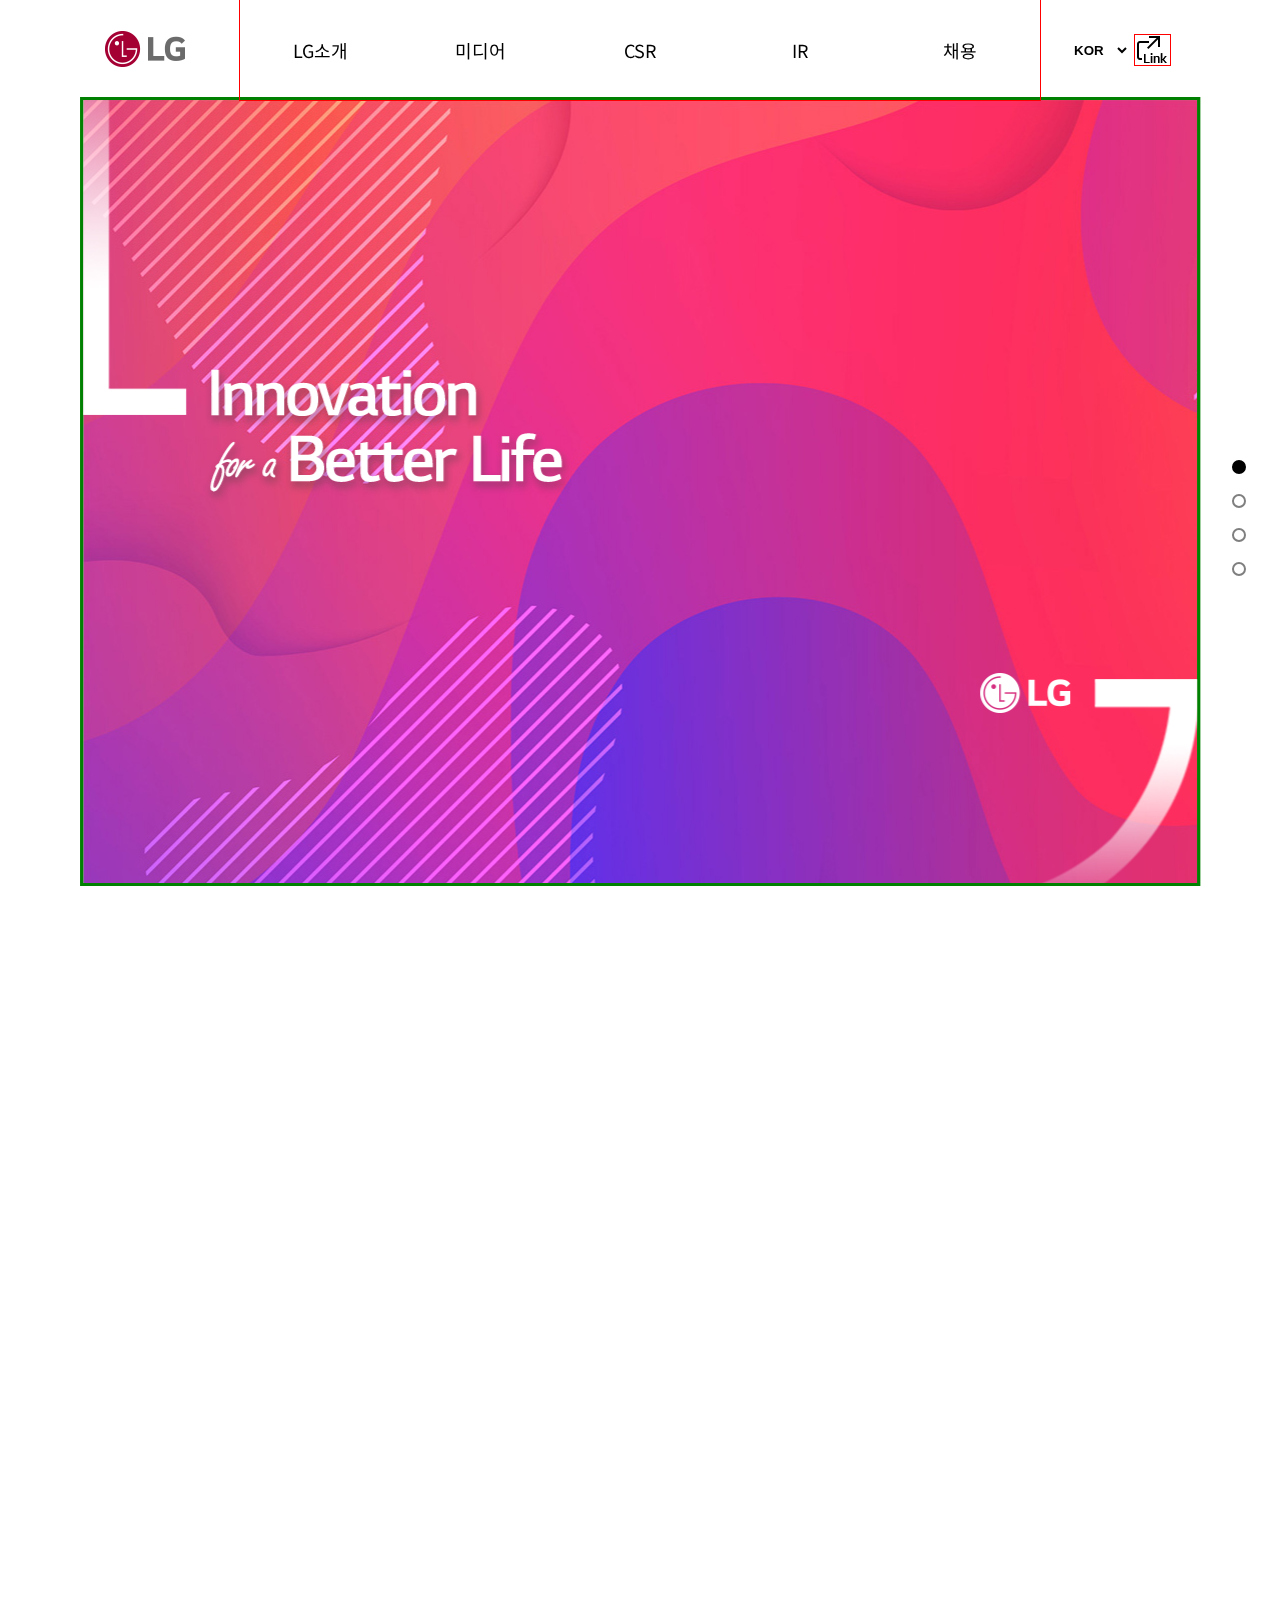
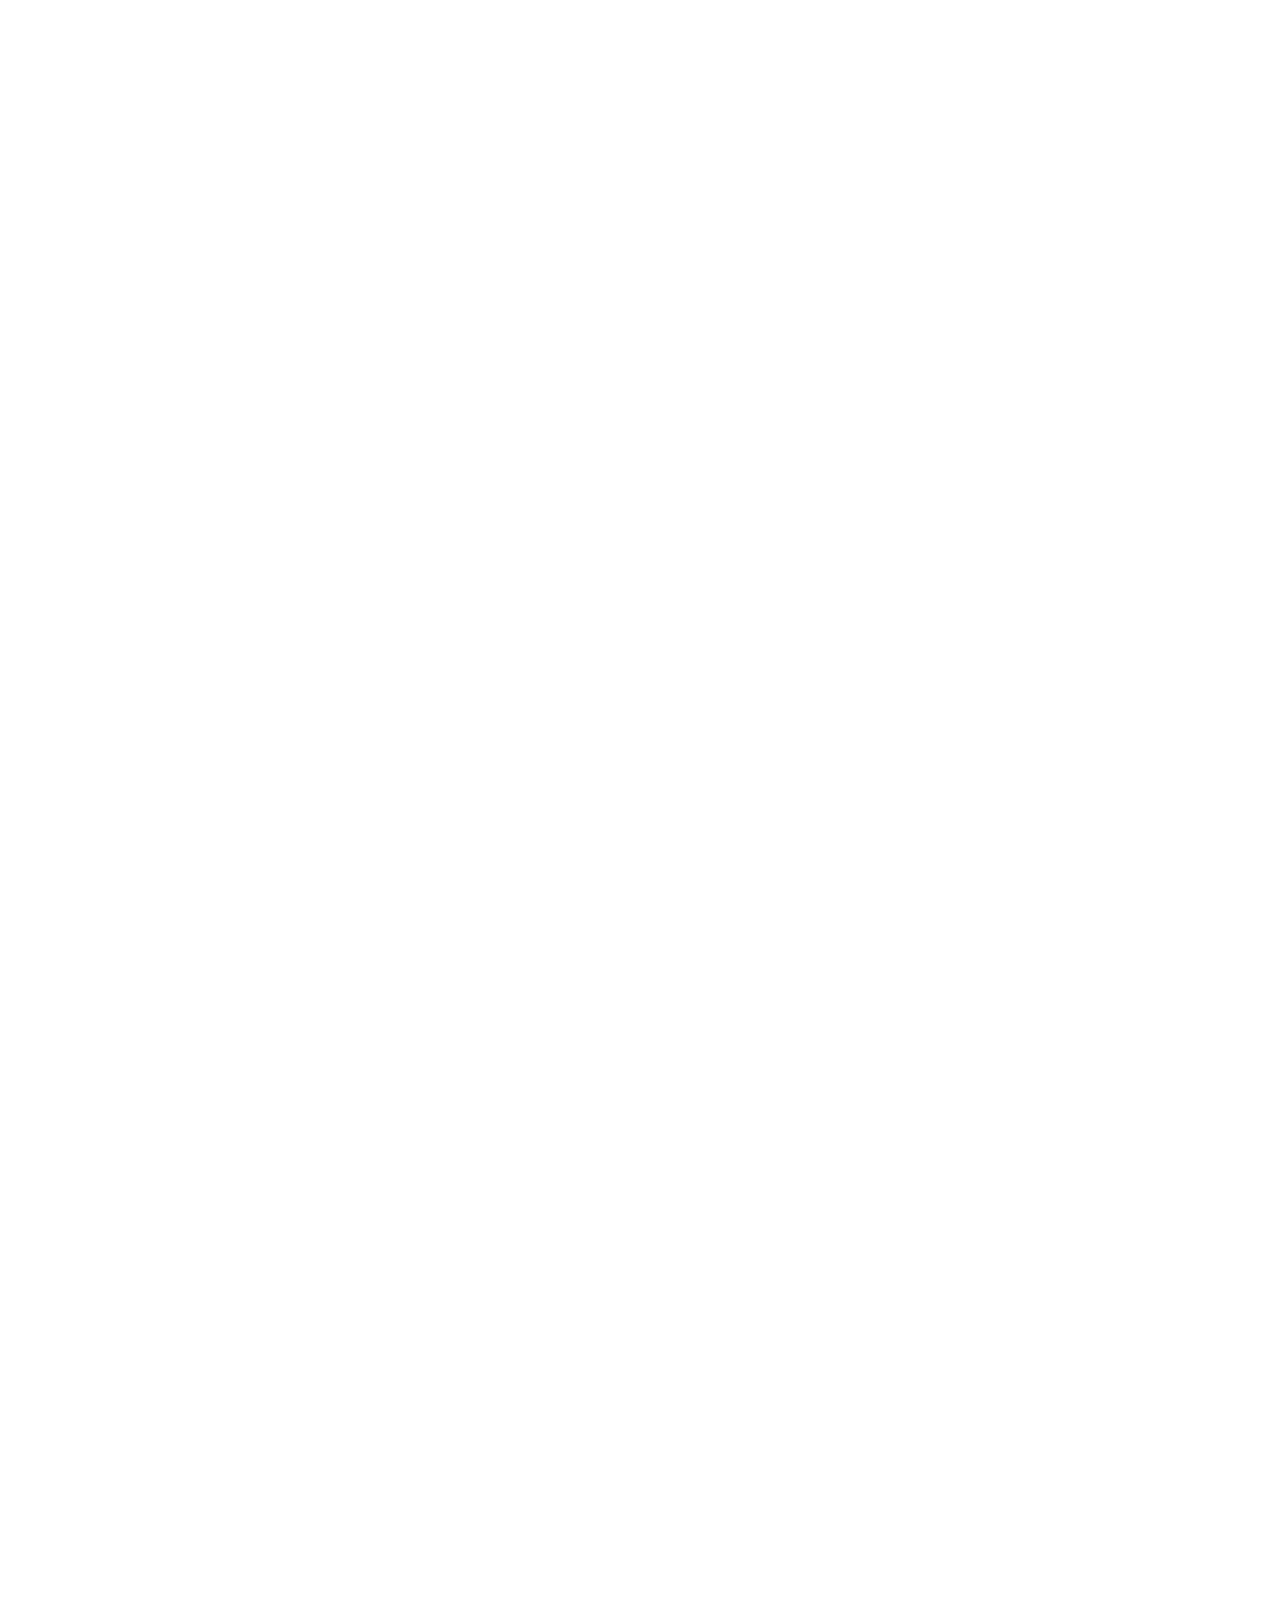
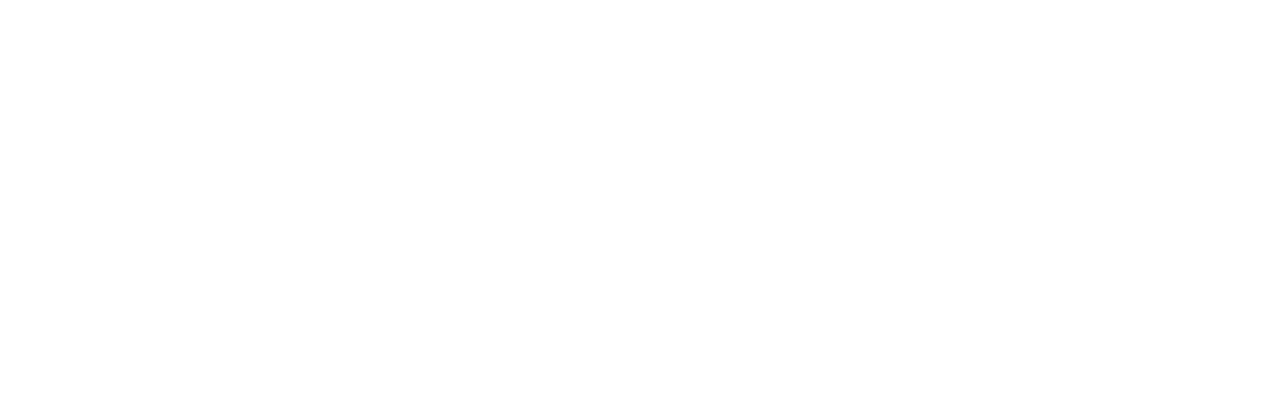
==== 005.LG/index.html @ b5920f29 "lg" ====
<!DOCTYPE html>
<html lang="ko">

<head>
    <meta charset="UTF-8">
    <meta name="viewport" content="width=device-width, initial-scale=1.0">
    <title>LG</title>
    <link rel="stylesheet" href="css/main.css">
    <link rel="stylesheet" href="css/media.css">
    <script src="js/jquery-3.4.1.min.js"></script>
    <script src="js/jquery-ui.min.js"></script>
    <script src="js/jquery-touch-punch.min.js"></script>
    <script src="js/autoScroll.js"></script>
    <script src="js/main.js"></script>
</head>
<!--터치펀치로 모바일 드래그 작동가능-->

<body>
    <!-- 1. 상단영역 -->
    <header class="top">
        <!-- 1-1. 로고(타이틀) -->
        <h1>
            <div class="tlogo ir">LG로고</div>
        </h1>
        <!-- 1-2. 메뉴 -->
        <ul id="gnb">
            <li>
                <a href="#">LG소개</a>
                <ol class="smenu">
                    <li>
                        <a href="#">LG Way</a>
                    </li>
                    <li>
                        <a href="#">CI</a>
                    </li>
                    <li>
                        <a href="#">역사</a>
                    </li>
                    <li>
                        <a href="#">주요 계열사</a>
                    </li>
                    <li>
                        <a href="#">LG사이언스파크</a>
                    </li>
                </ol>
            </li>
            <li>
                <a href="#">미디어</a>
                <ol class="smenu">
                    <li>
                        <a href="#">보도자료</a>
                    </li>
                    <li>
                        <a href="#">동영상</a>
                    </li>
                    <li>
                        <a href="#">매거진</a>
                    </li>
                    <li>
                        <a href="#">소셜미디어</a>
                    </li>
                </ol>
            </li>
            <li>
                <a href="#">CSR</a>
                <ol class="smenu">
                    <li>
                        <a href="#">비전</a>
                    </li>
                    <li>
                        <a href="#">지속가능경영</a>
                    </li>
                    <li>
                        <a href="#">사회공헌</a>
                    </li>
                    <li>
                        <a href="#">공익재단</a>
                    </li>
                </ol>
            </li>
            <li>
                <a href="#">IR</a>
                <ol class="smenu">
                    <li>
                        <a href="#">기업지배구조</a>
                    </li>
                    <li>
                        <a href="#">재무정보</a>
                    </li>
                    <li>
                        <a href="#">공시정보</a>
                    </li>
                    <li>
                        <a href="#">IR정보</a>
                    </li>
                    <li>
                        <a href="#">Contact IR</a>
                    </li>
                </ol>
            </li>
            <li>
                <a href="#">채용</a>
            </li>
        </ul>
        <!-- 1-3.콤보박스 버튼 -->
        <select id="lang">
            <option value="opt">KOR</option>
            <option value="en">ENG</option>
        </select>
        <!-- 1-4.링크버튼 -->
        <div id="lkbox"></div>
    </header>
    <!-- 2. 컨텐츠 영역 -->
    <!-- 2-1. 배너영역 -->
    <section id="ban" class="ban page">
        <!--배너슬라이드-->
        <div class="bwrap">
            <ul class="slide">
                <li class="ban1">
                    <span class="ir">배너1</span>
                </li>
                <li class="ban2">
                    <span class="ir">배너2</span>
                </li>
                <li class="ban3">
                    <span class="ir">배너3</span>
                </li>
                <li class="ban4">
                    <span class="ir">배너4</span>
                </li>
            </ul>
            <div class="blogo1"></div>
            <div class="blogo2"></div>
        </div>
    </section>
    <!--2-2.미디어영역 -->
    <section id="media" class="media page">

    </section>
    <!--2-3. CSR영역 -->
    <section id="csr" class="csr page">

    </section>
    <!--2-4. 바로가기영역 -->
    <section id="gogo" class="gogo page">

        <!-- 3. 배너블릿박스 -->
        <ol class="indic">
            <li class="on">
                <a href="#ban">
                    <span class="bld">1번블릿</span>
                </a>
            </li>
            <li>
                <a href="#media">
                    <span class="bld">2번블릿</span>
                </a>
            </li>
            <li>
                <a href="#csr">
                    <span class="bld">3번블릿</span>
                </a>
            </li>
            <li>
                <a href="#gogo">
                    <span class="bld">4번블릿</span>
                </a>
            </li>
        </ol>

    </section>
    <!-- 5. 하단영역 -->
    <footer class="info"></footer>
</body></html>
---- 005.LG/css/main.css ----
@charset "utf-8";
/* 메인 css - main.css */

@import url(reset.css);
@import url('https://fonts.googleapis.com/css2?family=Noto+Sans+KR&display=swap');
/* font-family: 'Noto Sans KR', sans-serif; */

html,
body {
    width: 100vw;
    height: 100vh;
    font-family: 'Noto Sans KR', sans-serif;
    overflow-x: hidden;
}

/*공통 class*/
.page {
    width: 100%;
    height: 100%;
    /*    overflow: hidden;*/
}

/*IR class*/
.ir {
    display: block;
    overflow: hidden;
    /* 옆으로 정렬되는지 확인여부*/
    text-indent: -1000em;
    /* 글자 들여쓰기로 글자숨기기 */
}

/*숨김class*/
.bld {
    display: none;
}

/* ***************************************************** */
/* 1. 상단영역 */
.top {
    position: fixed;
    top: 0;
    left: 0;
    width: 100%;
    height: 10rem;
    /*    background-color: rgb(0, 0, 0, 0.1);*/
    z-index: 9999;
}

/*1-1.로고*/
.tlogo {
    position: absolute;
    top: 50%;
    left: 10rem;
    transform: translateY(-50%);
    width: 9rem;
    height: 4rem;
    min-width: 80px;
    /* vw단위는 보이는 화면기준*/
    /*최소한계크기 지정*/
    /* 색이반고윙/크*/
    background: url(../images/sprite_pc.png) no-repeat -70px -205px;
    cursor: pointer;

    /*outline: 1px solid red;*/

}

/*1-2.메뉴*/
/* *****  GNB  ******************************************** */
#gnb {
    position: absolute;
    top: 50%;
    left: 50%;
    transform: translate(-50%, -50%);
    /*    padding-bottom: 2rem;*/

    width: 80rem;
    /* 12rem*5 + 5rem*4*/
    height: 10rem;
    outline: 1px solid red;
}

#gnb > li {
    width: 16rem;
    height: 10rem;
    line-height: 10rem;
    font-size: 1.8rem;
}

/*
#gnb li + li{
    padding-left: 5rem;
}
*/

#gnb > li > a {
    display: block;
    width: 100%;
    height: 100%;
    box-sizing: border-box;
    color: #000;
    text-align: center;
}


/* 마우스 오버시, 선택on 메뉴*/
#gnb > li:hover > a,
#gnb > li.on > a {
    color: #BB0841;
    font-weight: bold;
}

/* #gnb 뒷판 */
.top.on::before{
    content: "";
    display: block;
    position: absolute;
    top: 10rem;
    width: 100%;
    height: 5rem;
    background-color: #eee;
    transition: all .4s;
}

/*

#gnb>li.on{
    height: 5rem;
    transition: all .4s;
}
*/

/*서브메뉴 디자인*/
.smenu {
    position: absolute;
    background-color: #eee;
    /*서브메뉴숨기기*/
    height: 0;
    /* 0 에서 5 */
    overflow: hidden;

    /* 하위메뉴 위치 세부조정 */
    padding-left: 3rem;
}

/* 하위메뉴 위치 세부조정 : 4번째만 왼쪾으로 더*/
.smenu:nth-child(4){
    padding-left: 20rem;
}

/* #gnb>li 에 hover 시 메뉴등장하기*/
#gnb > li > .smenu > li > a {
    display: none;
    width: 100%;
    height: 100%;
    box-sizing: border-box;
    background-color: transparent;
    color: #000;
    text-align: center;
}

#gnb > li.on > .smenu{
    height: 5rem;
}
#gnb > li.on > .smenu > li > a {
    display: block;
    width: 100%;
    height: 100%;
    box-sizing: border-box;
    color: #555;
    text-align: center;
}

.smenu > li {
    /*            width: 200px;*/
    height: 5rem;
    padding: 0 10px;
    line-height: 5rem;
    /*변경2 - li 하나 당 크기 없애고 양쪽패딩*/
    /*(부모박스에서 옆으로 흐르게)*/
    /*부모박스의 가로크기를 채운다 : 옆으로 흐르지 못한다!*/
}

/*하위 메뉴의 li에 마우스 오버 시 a요소의 글자색 변경*/
#gnb > li.on > .smenu > li:hover > a {
    position: relative;
    /* 가상요소부모자격*/
    color: #BB0841;
}

/*하위 메뉴의 li에 마우스 오버 시 해당 li에 밑줄 생기게하기*/
.smenu > li:hover > a::after {
    content: '';
    display: block;
    position: absolute;
    bottom: 0px;
    
    width: 100%;
    height: .3rem;
    
    background: #bb0841;
    /* 트랜지션 속시이지 */
    transition: all 1s ease-in;
}

/* ********************************************  GNB  ***** */

/*1-3.콤보박스 버튼*/
#lang {
    /* 위치 */
    position: absolute;
    top: 50%;
    right: 15rem;
    transform: translateY(-50%);
    /* 크기 */
    width: 6rem;
    height: 3rem;
    min-width: 60px;
    /*    outline: 1px solid red;*/
    /* 박스 디자인 */
    background-color: transparent;
    border: none;
    box-sizing: border-box;
    /* 글씨*/
    font-weight: bold;
}

/*1-4.링크버튼*/
#lkbox {
    /* 링크박스위치*/
    position: absolute;
    top: 50%;
    right: 11rem;
    transform: translateY(-50%);
    width: 3.5rem;
    height: 3rem;
    min-width: 35px;
    /* vw단위는 보이는 화면기준*/
    /*최소한계크기 지정*/
    /* 색이반고윙/크*/
    background: url(../images/sprite_pc.png) no-repeat -230px -155px;
    outline: 1px solid red;
    /* 커서 */
    cursor: pointer;
}



/* 2. 컨텐츠 영역 *************************************** */
/* 2-1. 배너영역 *************************************** */

/*
#ban{
    background-color: #e1ffcf;
}
*/

/* 배너위치 */
.bwrap{
    position: relative;
    top: 10rem;
    left: 50%;
    transform: translateX(-50%);
    width: 87vw;
    height: 87vh;
    outline: 3px solid green;
}

/* 배너사진 */
.slide{
    width: 100%;
    height: 100%;
    outline: 3px solid green;
    overflow: hidden;
}

.ban1{
    width: 100%;
    height: 100%;
    background: url(../images/main_01.png);
}

.ban2{
    width: 100%;
    height: 100%;
    background: url(../images/main_02.png);
}

.ban3{
    width: 100%;
    height: 100%;
    background: url(../images/main_03.png);
}

.ban4{
    width: 100%;
    height: 100%;
    background: url(../images/main_04.png);
}

/* 배너내부로고 */
.blogo1{
    position: absolute;
    top: 0;
    left: 0px;
    width: 489px;
    height: 405px;
    background: url(../images/img_motive_pc_l.png);
}
.blogo2{
    position: absolute;
    bottom: 0;
    right: 0;
    width: 217px;
    height: 210px;
    background: url(../images/img_motive_pc_g.png);
}








/*  2-2.미디어영역  *************************************** */
#media{
    background: #ffc8c8;
}
/*  2-3. CSR영역 ******************************************* */
#csr{
    background: #c8d7ff;
}
/*  2-4. 바로가기영역*************************************** */
#gogo{
    background: #d7a8ff;
}

/* **************************************************** */

/* 3. 배너블릿박스 *************************************** */
.indic {
    position: fixed;
    top: 50%;
    right: 3%;
    width: 10px;
    height: 168px;
    z-index: 1;
}

.indic > li {
    width: 10px;
    height: 10px;
    border-radius: 50%;
    margin: 10px 0;
    background-color: transparent;
    border: 2px solid #000;
    opacity: .5;
}

.indic a {
    display: block;
    width: 100%;
    height: 100%;
}

/* 선택블릿 on, 마우스오버시 */
.indic li.on {
    background-color: #000;
    opacity: 1;
}

/* **************************************************** */
---- 005.LG/css/media.css ----
@charset "utf-8";

/* LG 미디어 쿼리 - media.css */


/* max-width 를 사용할 경우 큰 사이즈에서 작은 사이즈 순으로 아래쪽에서 내려가면서 코딩해야한다!
   (미디어쿼리는 같은 선택자일 경우 덮어쓰기로 적용되기 때문이다!) */

/* 2000px 이하 사이즈 /////////////////////////////////////////////////////////*/
@media only screen and (max-width:2000px) {

    /* 전체글자 사이즈 조정
        글자크기 등을 모두 rem 으로 구현했으므로
        html 요소 글자크기만 변경하면 모두 조정된다*/

    html {
        font-size: 10px;
        /* 기본은 16인데 작아짐 */
    }

}
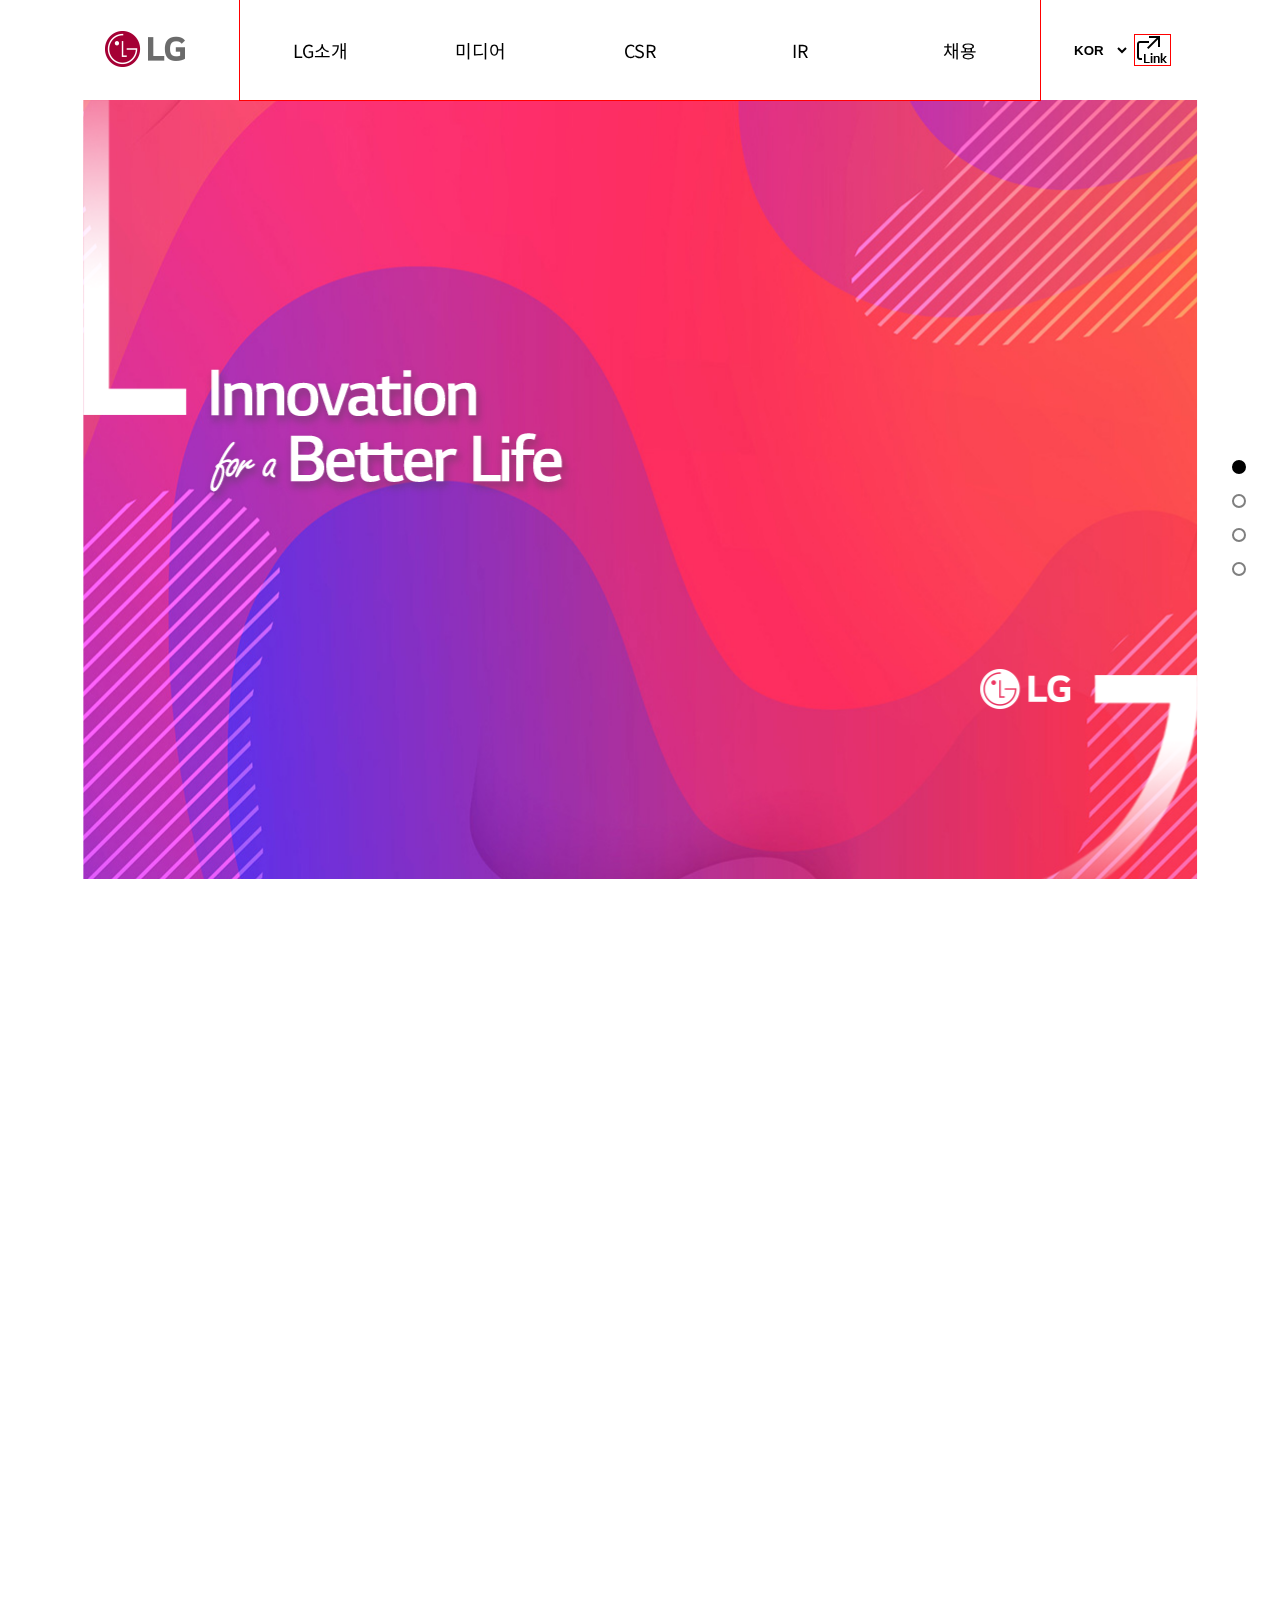
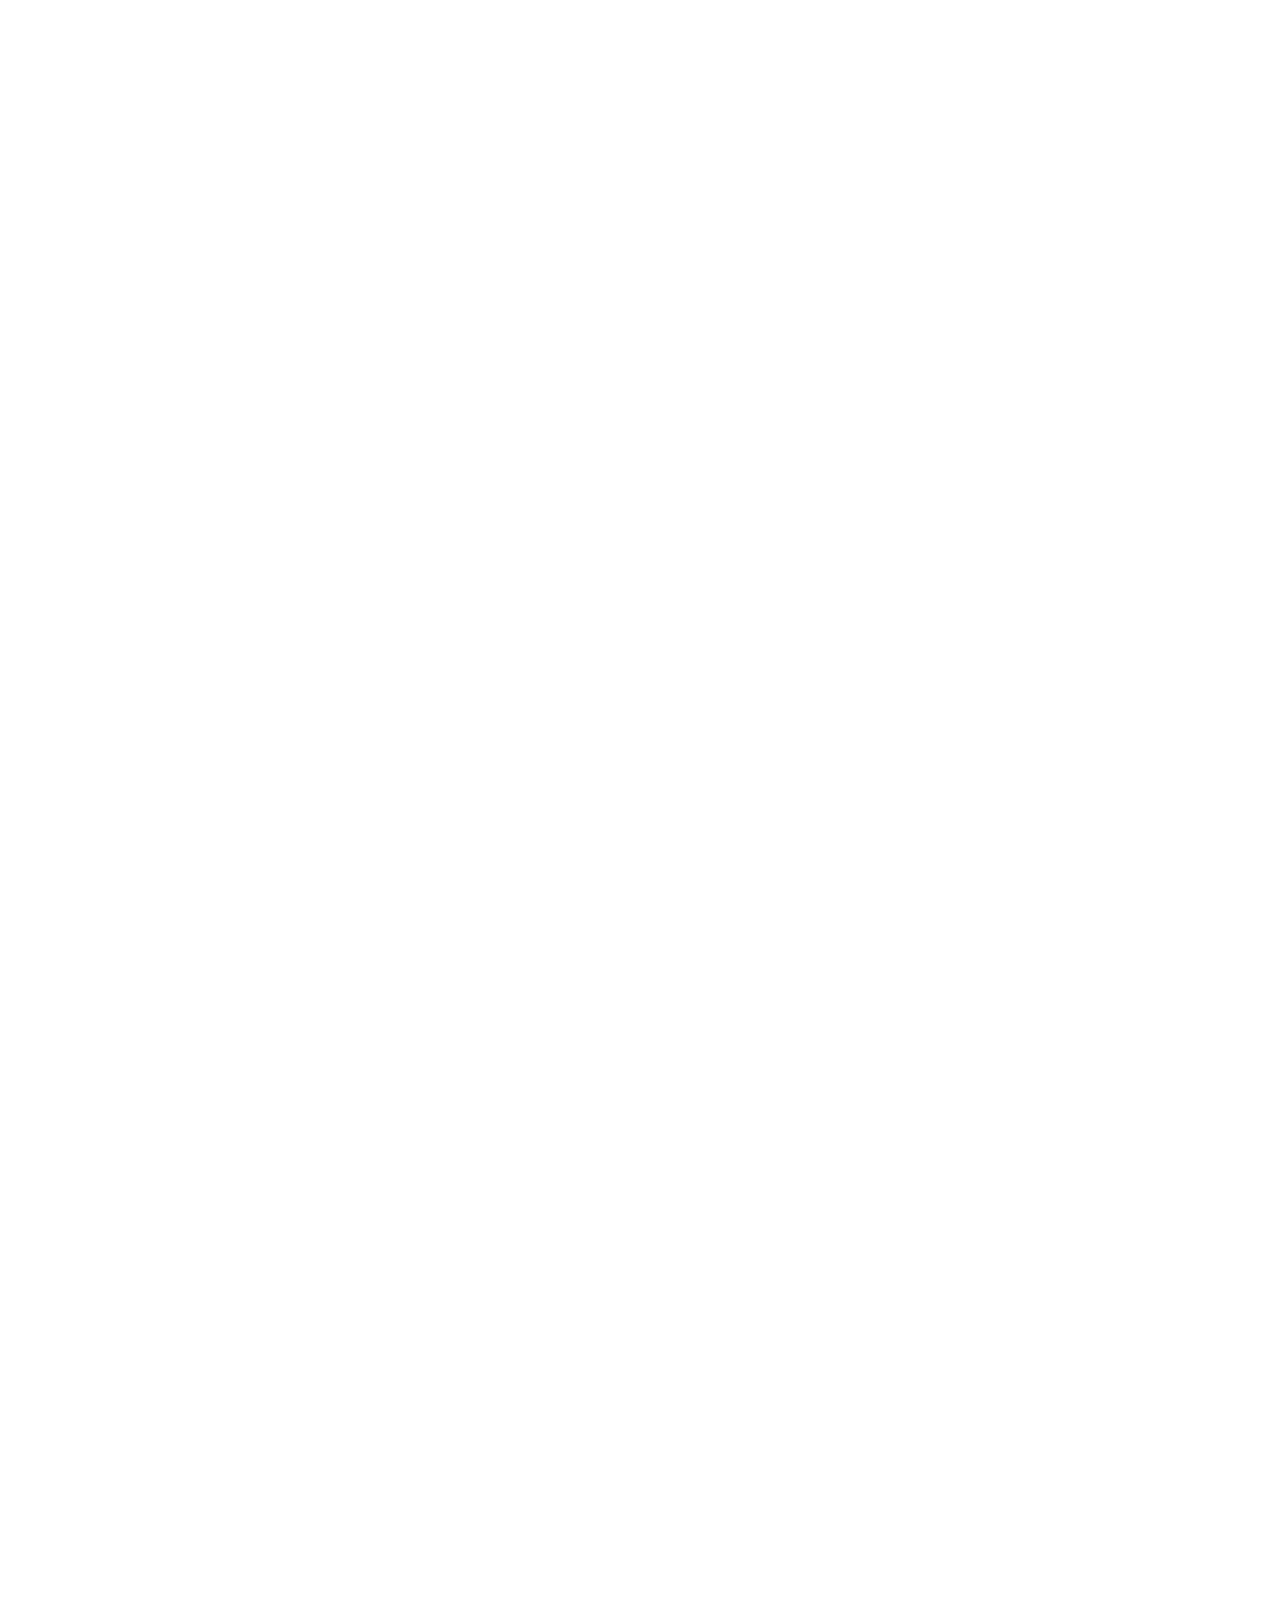
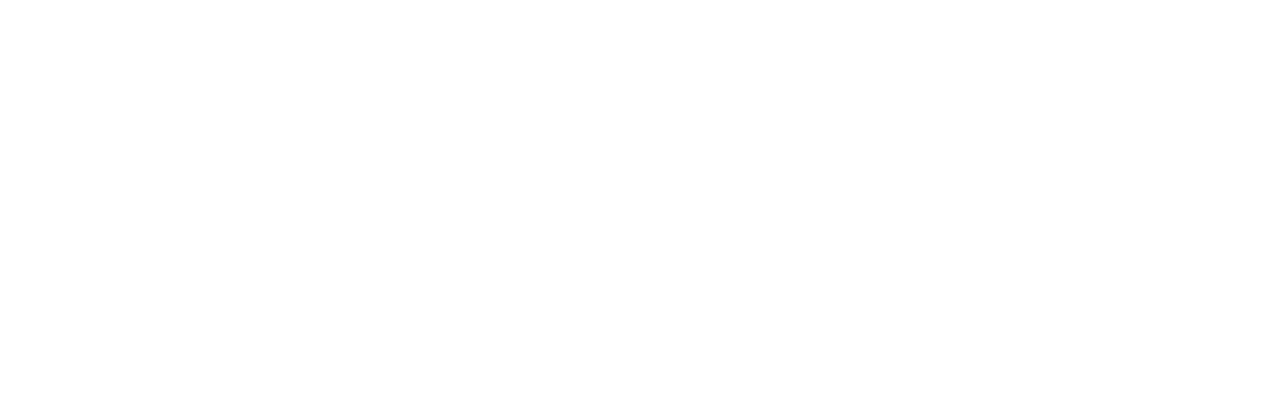
==== commit d154848c: "re" ====
--- a/005.LG/index.html
+++ b/005.LG/index.html
@@ -110,22 +110,23 @@
         <!-- 1-4.링크버튼 -->
         <div id="lkbox"></div>
     </header>
+
     <!-- 2. 컨텐츠 영역 -->
     <!-- 2-1. 배너영역 -->
     <section id="ban" class="ban page">
         <!--배너슬라이드-->
         <div class="bwrap">
             <ul class="slide">
-                <li class="ban1">
+                <li class="banner ban1">
                     <span class="ir">배너1</span>
                 </li>
-                <li class="ban2">
+                <li class="banner ban2">
                     <span class="ir">배너2</span>
                 </li>
-                <li class="ban3">
+                <li class="banner ban3">
                     <span class="ir">배너3</span>
                 </li>
-                <li class="ban4">
+                <li class="banner ban4">
                     <span class="ir">배너4</span>
                 </li>
             </ul>
@@ -133,10 +134,32 @@
             <div class="blogo2"></div>
         </div>
     </section>
+
     <!--2-2.미디어영역 -->
     <section id="media" class="media page">
+        <!-- 미디어 페이지제목-->
+        <h2>미디어</h2>
+        <!-- 미디어 컨텐츠 상자 -->
+        <div class="mcont">
+            <!-- 미디어 롤링배너 wrap -->
+            <div class="mwrap">
+                <!-- 미디어 페이지 롤링 배너 : 12개???-->
+                <li class="mbx mbx1">
+                    <a href="#">
+                        <img src="" alt="">
+                        <span class="mtit1"></span>
+                        <span class="mtit2"></span>
+                    </a>
+                </li>
+            </div>
+            <!-- 미디어 페이지 하단 이미지-->
+            <div class="mimgbx">
+                <img src="" alt="">
+                <img src="" alt="">
+            </div>
+        </div>
+    </section>
 
-    </section>
     <!--2-3. CSR영역 -->
     <section id="csr" class="csr page">
 
--- a/005.LG/css/main.css
+++ b/005.LG/css/main.css
@@ -262,40 +262,48 @@
     left: 50%;
     transform: translateX(-50%);
     width: 87vw;
-    height: 87vh;
-    outline: 3px solid green;
+    height: 86.5vmin;
+/*    outline: 3px solid green;*/
 }
 
 /* 배너사진 */
 .slide{
     width: 100%;
     height: 100%;
-    outline: 3px solid green;
+/*    outline: 3px solid green;*/
     overflow: hidden;
 }
 
+.banner{
+    opacity: 1;
+}
+
+.banner.on{
+    opacity: 1;
+}
+
 .ban1{
     width: 100%;
     height: 100%;
-    background: url(../images/main_01.png);
+    background: url(../images/main_01.png) no-repeat center;
 }
 
 .ban2{
     width: 100%;
     height: 100%;
-    background: url(../images/main_02.png);
+    background: url(../images/main_02.png) no-repeat center;
 }
 
 .ban3{
     width: 100%;
     height: 100%;
-    background: url(../images/main_03.png);
+    background: url(../images/main_03.png) no-repeat center;
 }
 
 .ban4{
     width: 100%;
     height: 100%;
-    background: url(../images/main_04.png);
+    background: url(../images/main_04.png) no-repeat center;
 }
 
 /* 배너내부로고 */
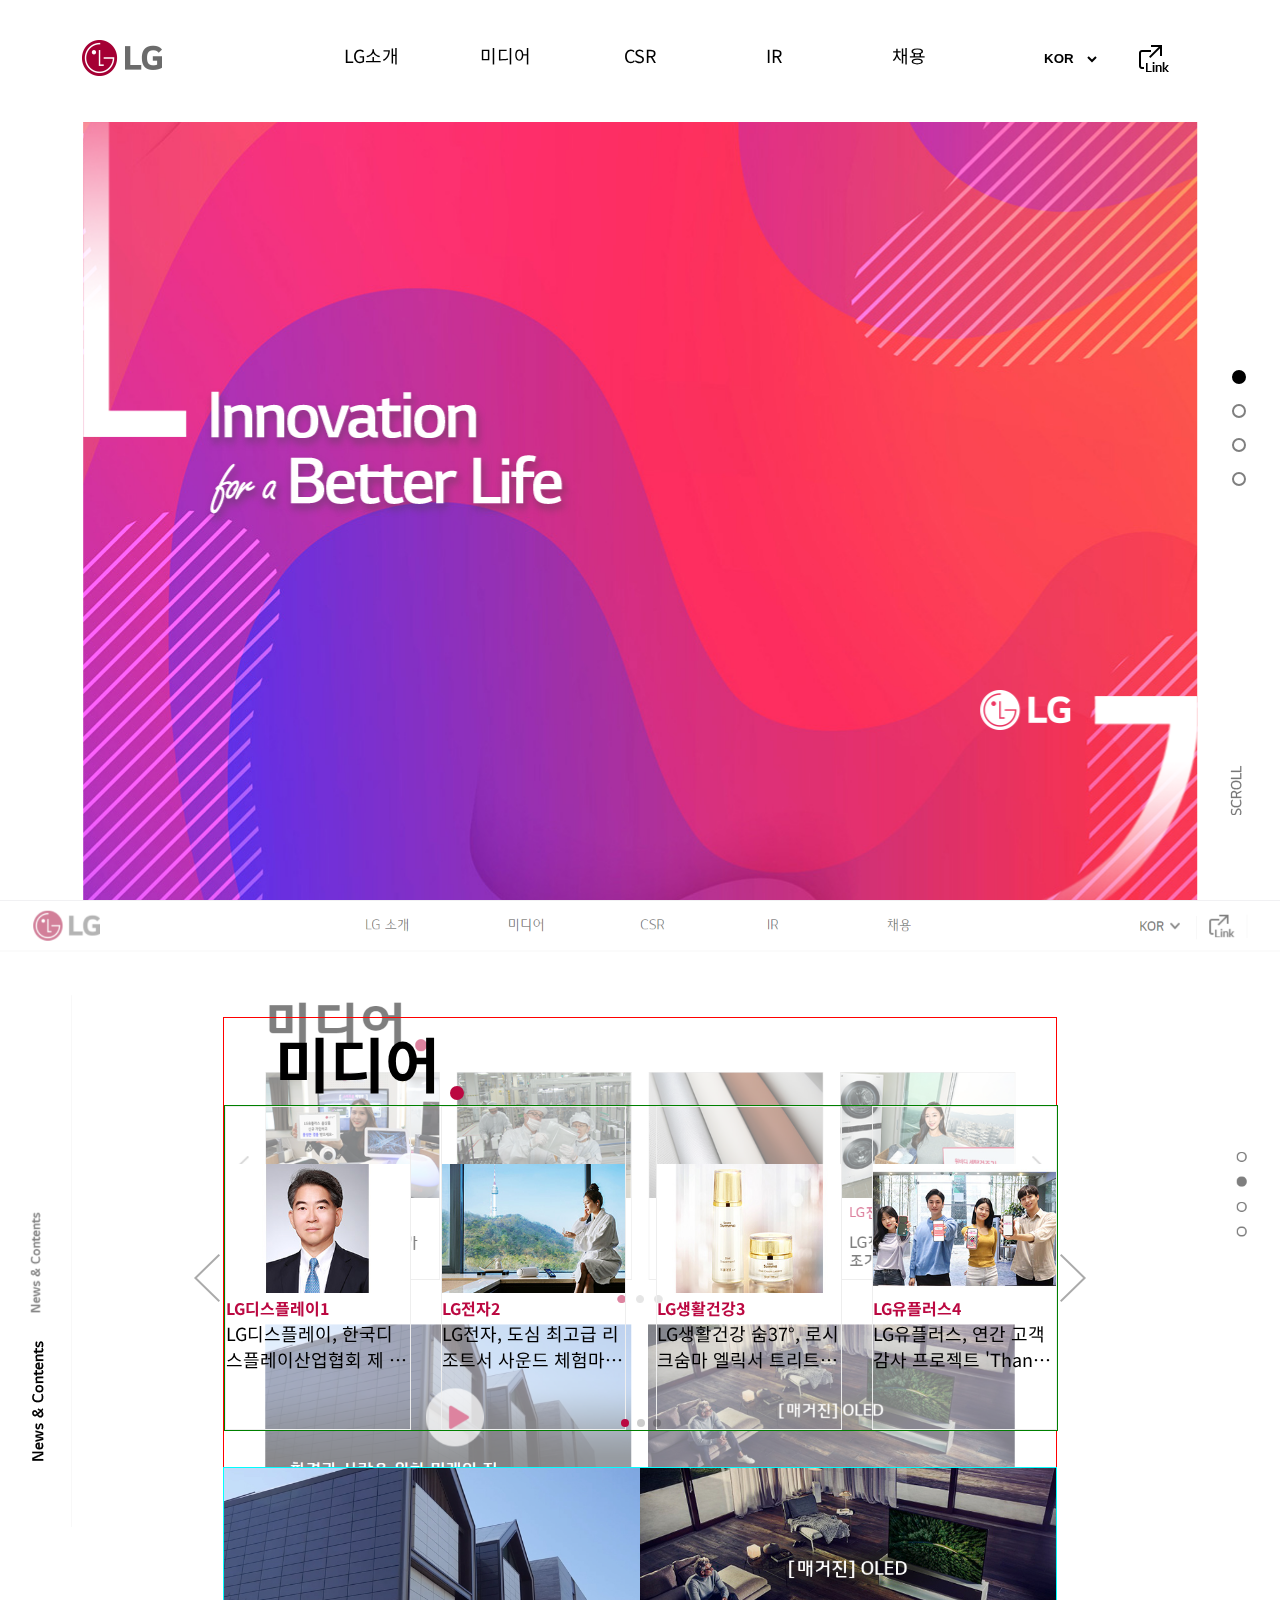
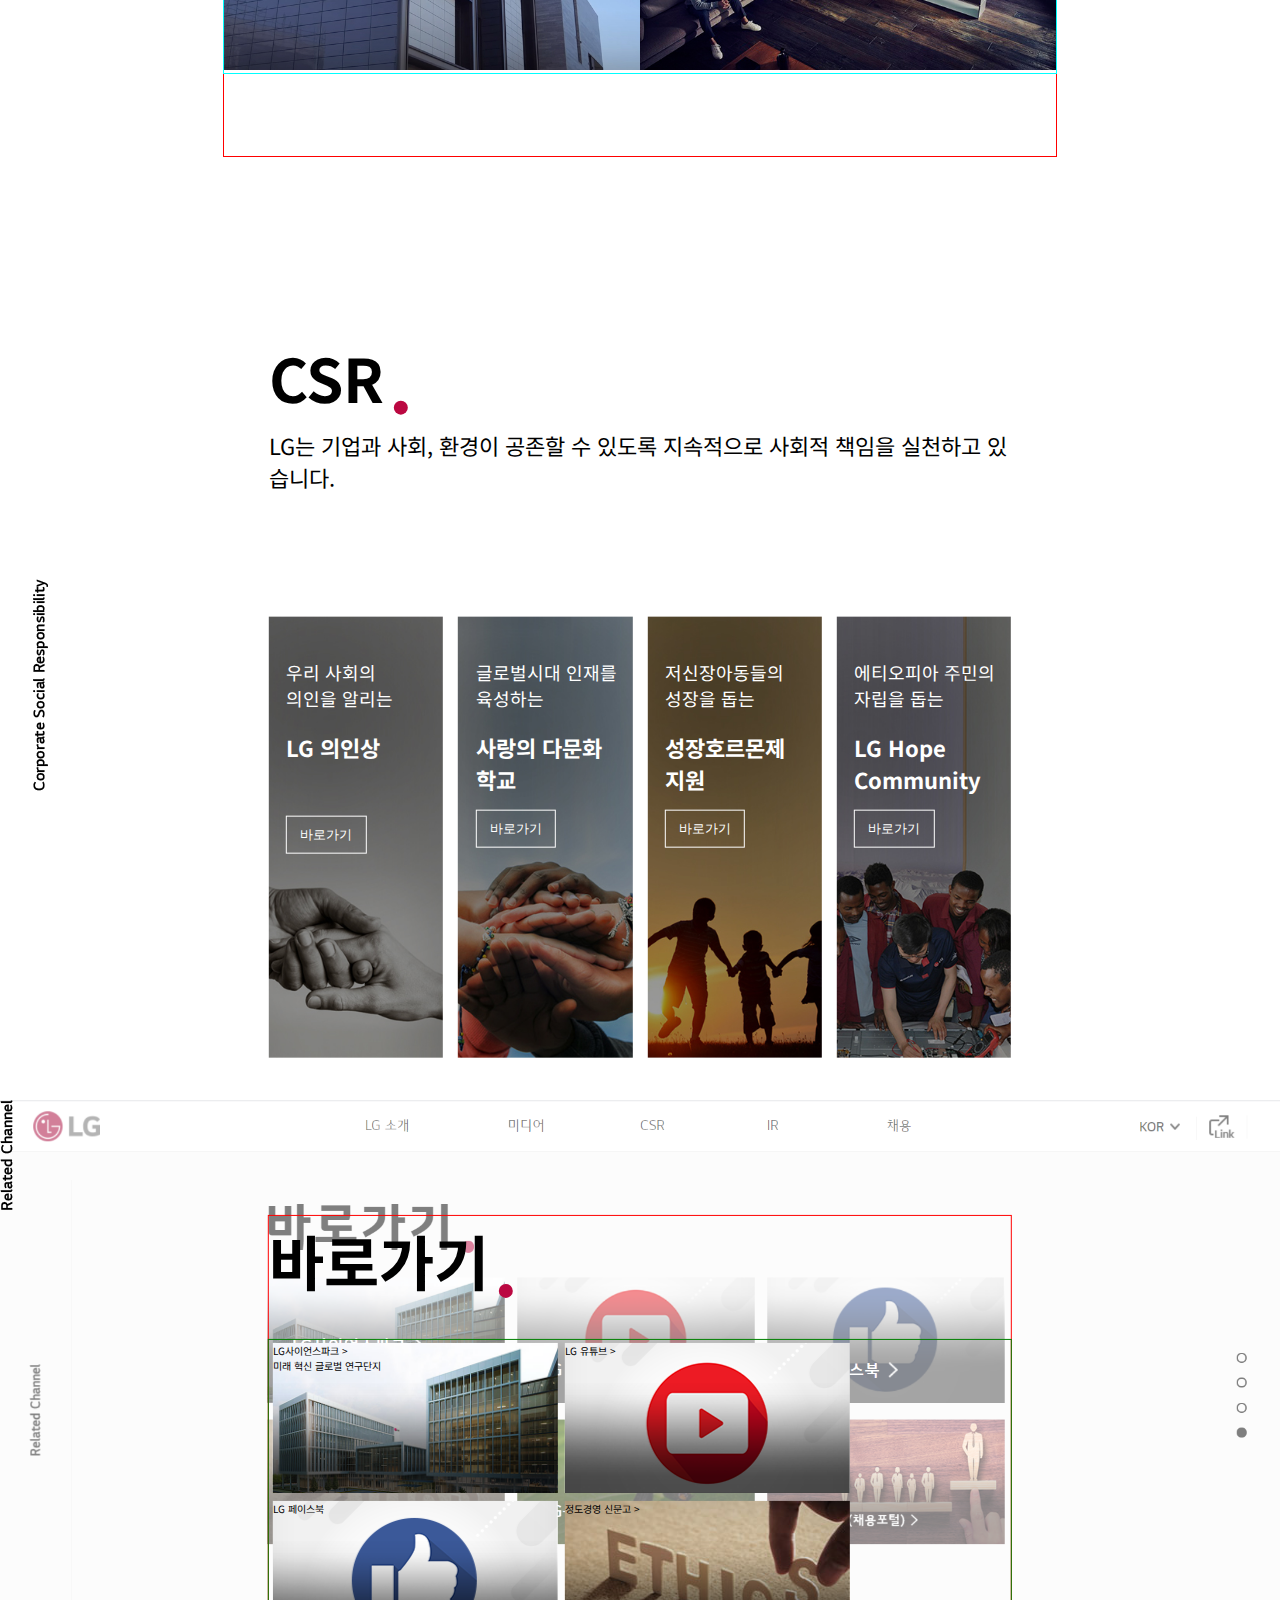
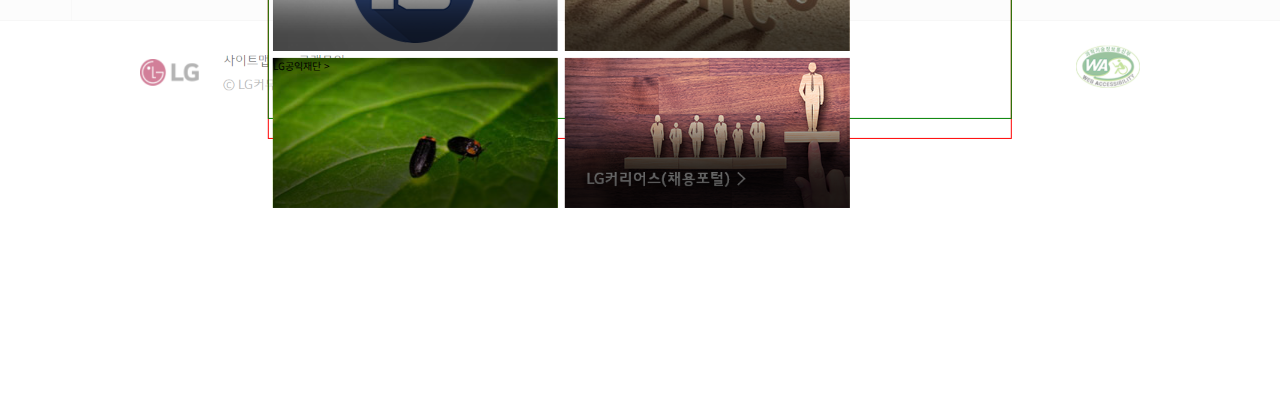
==== commit 527cb116: "new" ====
--- a/005.LG/index.html
+++ b/005.LG/index.html
@@ -5,10 +5,12 @@
     <meta charset="UTF-8">
     <meta name="viewport" content="width=device-width, initial-scale=1.0">
     <title>LG</title>
+    <link rel="stylesheet" href="css/swiper.min.css">
     <link rel="stylesheet" href="css/main.css">
     <link rel="stylesheet" href="css/media.css">
     <script src="js/jquery-3.4.1.min.js"></script>
     <script src="js/jquery-ui.min.js"></script>
+    <script src="js/swiper.min.js"></script>
     <script src="js/jquery-touch-punch.min.js"></script>
     <script src="js/autoScroll.js"></script>
     <script src="js/main.js"></script>
@@ -117,56 +119,255 @@
         <!--배너슬라이드-->
         <div class="bwrap">
             <ul class="slide">
-                <li class="banner ban1">
+                <li class="on">
                     <span class="ir">배너1</span>
                 </li>
-                <li class="banner ban2">
+                <li>
                     <span class="ir">배너2</span>
                 </li>
-                <li class="banner ban3">
+                <li>
                     <span class="ir">배너3</span>
                 </li>
-                <li class="banner ban4">
+                <li>
                     <span class="ir">배너4</span>
                 </li>
             </ul>
             <div class="blogo1"></div>
             <div class="blogo2"></div>
         </div>
+        <div class="sguide">
+            <img src="images/main_icon_scroll.png" alt="스크롤 안내 아이콘">
+        </div>
     </section>
 
     <!--2-2.미디어영역 -->
     <section id="media" class="media page">
-        <!-- 미디어 페이지제목-->
-        <h2>미디어</h2>
         <!-- 미디어 컨텐츠 상자 -->
         <div class="mcont">
+            <!-- 미디어 페이지제목-->
+            <h2>미디어</h2>
             <!-- 미디어 롤링배너 wrap -->
-            <div class="mwrap">
+            <div class="mwrap swiper-container">
                 <!-- 미디어 페이지 롤링 배너 : 12개???-->
-                <li class="mbx mbx1">
-                    <a href="#">
-                        <img src="" alt="">
-                        <span class="mtit1"></span>
-                        <span class="mtit2"></span>
-                    </a>
-                </li>
+                <ul class="swiper-wrapper">
+                    <li class="msbx swiper-slide">
+                        <figure>
+                            <img src="images/media12.png" alt="LG디스플레이">
+                            <figcaption>
+                                <b>LG디스플레이1</b>
+                                LG디스플레이, 한국디스플레이산업협회 제 8대 회장에 정호영 LG디스플레이 사장 취임
+                            </figcaption>
+                        </figure>
+                    </li>
+                    <li class="msbx swiper-slide">
+                        <figure>
+                            <img src="images/media11.png" alt="LG전자">
+                            <figcaption>
+                                <b>LG전자2</b>
+                                LG전자, 도심 최고급 리조트서 사운드 체험마케팅 실시
+                            </figcaption>
+                        </figure>
+                    </li>
+                    <li class="msbx swiper-slide">
+                        <figure>
+                            <img src="images/media10.png" alt="LG생활건강">
+                            <figcaption>
+                                <b>LG생활건강3</b>
+                                LG생활건강 숨37°, 로시크숨마 엘릭서 트리트먼트 ＆ 크림 뤼미에르 출시
+                            </figcaption>
+                        </figure>
+                    </li>
+                    <li class="msbx swiper-slide">
+                        <figure>
+                            <img src="images/media9.png" alt="LG유플러스">
+                            <figcaption>
+                                <b>LG유플러스4</b>
+                                LG유플러스, 연간 고객 감사 프로젝트 'Thank U+' 시작
+                            </figcaption>
+                        </figure>
+                    </li>
+                    <li class="msbx swiper-slide">
+                        <figure>
+                            <img src="images/media9.png" alt="LG유플러스">
+                            <figcaption>
+                                <b>LG유플러스5</b>
+                                LG유플러스, 연간 고객 감사 프로젝트 'Thank U+' 시작
+                            </figcaption>
+                        </figure>
+                    </li>
+                    <li class="msbx swiper-slide">
+                        <figure>
+                            <img src="images/media9.png" alt="LG유플러스">
+                            <figcaption>
+                                <b>LG유플러스6</b>
+                                LG유플러스, 연간 고객 감사 프로젝트 'Thank U+' 시작
+                            </figcaption>
+                        </figure>
+                    </li>
+                    <li class="msbx swiper-slide">
+                        <figure>
+                            <img src="images/media9.png" alt="LG유플러스">
+                            <figcaption>
+                                <b>LG유플러스7</b>
+                                LG유플러스, 연간 고객 감사 프로젝트 'Thank U+' 시작
+                            </figcaption>
+                        </figure>
+                    </li>
+                    <li class="msbx swiper-slide">
+                        <figure>
+                            <img src="images/media9.png" alt="LG유플러스">
+                            <figcaption>
+                                <b>LG유플러스8</b>
+                                LG유플러스, 연간 고객 감사 프로젝트 'Thank U+' 시작
+                            </figcaption>
+                        </figure>
+                    </li>
+                    <li class="msbx swiper-slide">
+                        <figure>
+                            <img src="images/media9.png" alt="LG유플러스">
+                            <figcaption>
+                                <b>LG유플러스9</b>
+                                LG유플러스, 연간 고객 감사 프로젝트 'Thank U+' 시작
+                            </figcaption>
+                        </figure>
+                    </li>
+                    <li class="msbx swiper-slide">
+                        <figure>
+                            <img src="images/media9.png" alt="LG유플러스">
+                            <figcaption>
+                                <b>LG유플러스10</b>
+                                LG유플러스, 연간 고객 감사 프로젝트 'Thank U+' 시작
+                            </figcaption>
+                        </figure>
+                    </li>
+                    <li class="msbx swiper-slide">
+                        <figure>
+                            <img src="images/media9.png" alt="LG유플러스">
+                            <figcaption>
+                                <b>LG유플러스11</b>
+                                LG유플러스, 연간 고객 감사 프로젝트 'Thank U+' 시작
+                            </figcaption>
+                        </figure>
+                    </li>
+                    <li class="msbx swiper-slide">
+                        <figure>
+                            <img src="images/media9.png" alt="LG유플러스">
+                            <figcaption>
+                                <b>LG유플러스12</b>
+                                LG유플러스, 연간 고객 감사 프로젝트 'Thank U+' 시작
+                            </figcaption>
+                        </figure>
+                    </li>
+                </ul>
+                <!-- Add Pagination -->
+                <div class="swiper-pagination"></div>
+                <!-- Add Arrows JS로 대체 -->
+                <!--
+                <div class="swiper-button-next"></div>
+                <div class="swiper-button-prev"></div>
+-->
             </div>
+            <button id="prevbtn"></button>
+            <button id="nextbtn"></button>
             <!-- 미디어 페이지 하단 이미지-->
             <div class="mimgbx">
-                <img src="" alt="">
-                <img src="" alt="">
+                <img src="images/media_img1.png" alt="환경과 사람을 위한 미래의집"><img src="images/media_img2.png" alt="매거진-OLED">
             </div>
         </div>
+        <aside class="aside1">
+            <img src="images/main_text_media.png" alt="NEWS&CONTENTS영역">
+        </aside>
     </section>
 
     <!--2-3. CSR영역 -->
     <section id="csr" class="csr page">
-
+        <div class="ccont">
+            <!-- CSR영역 페이지제목-->
+            <h2>CSR</h2>
+            <span class="cstit">LG는 기업과 사회, 환경이 공존할 수 있도록 지속적으로 사회적 책임을 실천하고 있습니다.</span>
+            <div class="cimgbx">
+                <ul>
+                    <li class="clist">
+                        <a href="#">
+                            <span>
+                                우리 사회의 <br> 의인을 알리는 <br>
+                                <b>LG 의인상</b>
+                                <br>
+                                <button>바로가기</button>
+                            </span>
+                        </a>
+                    </li>
+                    <li class="clist">
+                        <a href="#">
+                            <span>
+                                글로벌시대 인재를 <br> 육성하는 <br>
+                                <b>사랑의 다문화 <br> 학교 </b> 
+                                <br>
+                                <button>바로가기</button>
+                            </span>
+                        </a>
+                    </li>
+                    <li class="clist">
+                        <a href="#">
+                            <span>
+                                저신장아동들의 <br> 성장을 돕는 <br>
+                                <b>성장호르몬제 <br> 지원 </b> 
+                                <br>
+                                <button>바로가기</button>
+                            </span>
+                        </a>
+                    </li>
+                    <li class="clist">
+                        <a href="#">
+                            <span>
+                                에티오피아 주민의 <br> 자립을 돕는 <br>
+                                <b>LG Hope <br> Community </b> 
+                                <br>
+                                <button>바로가기</button>
+                            </span>
+                        </a>
+                    </li>
+                </ul>
+            </div>
+        </div>
+        <aside class="aside2">
+            <img src="images/main_text_csr_bk.png" alt="corporate social responsibility">
+        </aside>
     </section>
+
+
     <!--2-4. 바로가기영역 -->
     <section id="gogo" class="gogo page">
-
+        <div class="gcont">
+            <h2>바로가기</h2>
+            <ul>
+                <li class="glist">
+                    LG사이언스파크 >
+                    <br> 미래 혁신 글로벌 연구단지
+                </li>
+                <li class="glist">
+                    LG 유튜브 >
+                </li>
+                <li class="glist">
+                    LG 페이스북
+                </li>
+                <li class="glist">
+                    정도경영 신문고 >
+                </li>
+                <li class="glist">
+                    LG공익재단 >
+                </li>
+                <li class="glist">
+                    <span class="bld">LG커리어스(채용포털)</span>
+                </li>
+            </ul>
+        </div>
+
+        <aside class="aside3">
+            <img src="images/main_text_related_v02.png" alt="corporate social responsibility">
+        </aside>
+
+    </section>
         <!-- 3. 배너블릿박스 -->
         <ol class="indic">
             <li class="on">
@@ -191,7 +392,9 @@
             </li>
         </ol>
 
-    </section>
     <!-- 5. 하단영역 -->
     <footer class="info"></footer>
-</body></html>
+
+</body>
+
+</html>--- a/005.LG/css/main.css
+++ b/005.LG/css/main.css
@@ -2,22 +2,104 @@
 /* 메인 css - main.css */
 
 @import url(reset.css);
+@import url(gridSet.css);
+@import url(gridView.css);
 @import url('https://fonts.googleapis.com/css2?family=Noto+Sans+KR&display=swap');
 /* font-family: 'Noto Sans KR', sans-serif; */
+/* 메인컬러 #BB0841; */
 
 html,
 body {
-    width: 100vw;
+    width: 100%;
     height: 100vh;
     font-family: 'Noto Sans KR', sans-serif;
-    overflow-x: hidden;
-}
+
+}
+
+body {
+    overflow: hidden;
+    position: relative;
+}
+
+/* ******************************************************************** */
+
+/* ***** 디자인확인용 *************************************************** */
+
+/* 1페이지 */
+/*#ban::before {
+    content: '';
+    display: block;
+    position: absolute;
+    width: 100%;
+    height: 100%;
+
+    background: url(../images/grid_02.png) no-repeat center top/100%;
+
+    z-index: -1;
+    opacity: 0.5;
+}*/
+
+/* 2페이지 */
+#media::before {
+    content: '';
+    display: block;
+    position: absolute;
+    width: 100%;
+    height: 100%;
+
+    background: url(../images/grid_02.png) no-repeat center top/100%;
+
+    z-index: -1;
+    opacity: 0.5;
+}
+
+/* 3페이지 */
+/* #csr::before {
+    content: '';
+    display: block;
+    position: absolute;
+    width: 100%;
+    height: 100%;
+
+    background: url(../images/grid_03.png) no-repeat center top/100%;
+
+    z-index: -1;
+    opacity: 0.5;
+} */
+/* 4페이지 */
+#gogo::before {
+    content: '';
+    display: block;
+    position: absolute;
+    width: 100%;
+    height: 100%;
+
+    background: url(../images/grid_04.png) no-repeat center top/100%;
+
+    z-index: -1;
+    opacity: 0.5;
+}
+
+/* ******************************************************************** */
+/* ******************************************************************** */
 
 /*공통 class*/
 .page {
     width: 100%;
     height: 100%;
     /*    overflow: hidden;*/
+}
+
+h2::after {
+    content: '';
+    display: inline-block;
+    position: relative;
+    top: 12px;
+    left: 10px;
+    width: 14px;
+    height: 14px;
+    border-radius: 50%;
+    background-color: #BB0841;
 }
 
 /*IR class*/
@@ -41,19 +123,20 @@
     top: 0;
     left: 0;
     width: 100%;
-    height: 10rem;
-    /*    background-color: rgb(0, 0, 0, 0.1);*/
-    z-index: 9999;
+    height: 13vh;
+    background-color: #fff;
+    z-index: 1;
+    /*    opacity: 0.5;*/
 }
 
 /*1-1.로고*/
 .tlogo {
     position: absolute;
     top: 50%;
-    left: 10rem;
+    left: 6vw;
     transform: translateY(-50%);
-    width: 9rem;
-    height: 4rem;
+    width: 100px;
+    height: 40px;
     min-width: 80px;
     /* vw단위는 보이는 화면기준*/
     /*최소한계크기 지정*/
@@ -74,16 +157,18 @@
     transform: translate(-50%, -50%);
     /*    padding-bottom: 2rem;*/
 
-    width: 80rem;
+    width: 52.5vw;
     /* 12rem*5 + 5rem*4*/
-    height: 10rem;
-    outline: 1px solid red;
+    height: 6vh;
+    /*outline: 1px solid red;*/
 }
 
 #gnb > li {
-    width: 16rem;
-    height: 10rem;
-    line-height: 10rem;
+    position: relative;
+    top: 20%;
+    width: 10.5vw;
+    height: 10vh;
+    /*    line-height: 18vh;*/
     font-size: 1.8rem;
 }
 
@@ -111,13 +196,13 @@
 }
 
 /* #gnb 뒷판 */
-.top.on::before{
+.top.on::before {
     content: "";
     display: block;
     position: absolute;
-    top: 10rem;
-    width: 100%;
-    height: 5rem;
+    top: 13vh;
+    width: 100%;
+    height: 7vh;
     background-color: #eee;
     transition: all .4s;
 }
@@ -133,6 +218,10 @@
 /*서브메뉴 디자인*/
 .smenu {
     position: absolute;
+    top: 82%;
+    left: 50%;
+    transform: translateX(-10%);
+    display: flex;
     background-color: #eee;
     /*서브메뉴숨기기*/
     height: 0;
@@ -140,29 +229,32 @@
     overflow: hidden;
 
     /* 하위메뉴 위치 세부조정 */
-    padding-left: 3rem;
+    /*    padding-left: 3vw;*/
 }
 
 /* 하위메뉴 위치 세부조정 : 4번째만 왼쪾으로 더*/
-.smenu:nth-child(4){
-    padding-left: 20rem;
+#gnb > li > .smenu:nth-of-type(4) {
+    transform: translateX(-50%);
 }
 
 /* #gnb>li 에 hover 시 메뉴등장하기*/
 #gnb > li > .smenu > li > a {
-    display: none;
+    /*    display: none;*/
     width: 100%;
     height: 100%;
     box-sizing: border-box;
     background-color: transparent;
     color: #000;
     text-align: center;
-}
-
-#gnb > li.on > .smenu{
-    height: 5rem;
-}
+    white-space: nowrap;
+}
+
+#gnb > li.on > .smenu {
+    height: 7vh;
+}
+
 #gnb > li.on > .smenu > li > a {
+    position: relative;
     display: block;
     width: 100%;
     height: 100%;
@@ -173,12 +265,13 @@
 
 .smenu > li {
     /*            width: 200px;*/
-    height: 5rem;
+    height: 7vh;
     padding: 0 10px;
-    line-height: 5rem;
+    line-height: 7vh;
     /*변경2 - li 하나 당 크기 없애고 양쪽패딩*/
     /*(부모박스에서 옆으로 흐르게)*/
     /*부모박스의 가로크기를 채운다 : 옆으로 흐르지 못한다!*/
+    float: none;
 }
 
 /*하위 메뉴의 li에 마우스 오버 시 a요소의 글자색 변경*/
@@ -189,18 +282,25 @@
 }
 
 /*하위 메뉴의 li에 마우스 오버 시 해당 li에 밑줄 생기게하기*/
-.smenu > li:hover > a::after {
+.smenu > li > a::after {
     content: '';
     display: block;
     position: absolute;
     bottom: 0px;
-    
-    width: 100%;
+    left: 50%;
+
+    width: 0%;
     height: .3rem;
-    
+
     background: #bb0841;
     /* 트랜지션 속시이지 */
-    transition: all 1s ease-in;
+    transition: all .2s ease-in;
+}
+
+/*하위 메뉴의 li에 마우스 오버 시 해당 li에 밑줄 생기게하기*/
+.smenu > li:hover > a::after {
+    left: 0%;
+    width: 100%;
 }
 
 /* ********************************************  GNB  ***** */
@@ -210,11 +310,11 @@
     /* 위치 */
     position: absolute;
     top: 50%;
-    right: 15rem;
+    right: 20vh;
     transform: translateY(-50%);
     /* 크기 */
-    width: 6rem;
-    height: 3rem;
+    width: 60px;
+    height: 30px;
     min-width: 60px;
     /*    outline: 1px solid red;*/
     /* 박스 디자인 */
@@ -230,16 +330,16 @@
     /* 링크박스위치*/
     position: absolute;
     top: 50%;
-    right: 11rem;
+    right: 12vh;
     transform: translateY(-50%);
-    width: 3.5rem;
-    height: 3rem;
+    width: 35px;
+    height: 30px;
     min-width: 35px;
     /* vw단위는 보이는 화면기준*/
     /*최소한계크기 지정*/
     /* 색이반고윙/크*/
-    background: url(../images/sprite_pc.png) no-repeat -230px -155px;
-    outline: 1px solid red;
+    background: #FFF url(../images/sprite_pc.png) no-repeat -230px -155px;
+    /*outline: 1px solid red;*/
     /* 커서 */
     cursor: pointer;
 }
@@ -256,100 +356,605 @@
 */
 
 /* 배너위치 */
-.bwrap{
-    position: relative;
-    top: 10rem;
+.bwrap {
+    position: relative;
+    top: 13.5vh;
     left: 50%;
     transform: translateX(-50%);
     width: 87vw;
     height: 86.5vmin;
-/*    outline: 3px solid green;*/
-}
-
-/* 배너사진 */
-.slide{
-    width: 100%;
-    height: 100%;
-/*    outline: 3px solid green;*/
-    overflow: hidden;
-}
-
-.banner{
+    box-sizing: border-box;
+    /*    outline: 3px solid green;*/
+}
+
+/* * 배너슬라이드 */
+/* ul li 모두absolute 로 겹치게 */
+.slide,
+.slide li {
+    position: absolute;
+    top: auto;
+    left: 0;
+    width: 100%;
+    height: 100%;
+}
+
+
+/* 슬라이드 리스트 공통*/
+.slide li {
+    opacity: 0;
+    /* 트랜지션 속시이지*/
+    transition: opacity 1s ease-in;
+}
+
+/* 보이는 리스트 class*/
+/* on 이라는 클래스를 설정한 li 디자인*/
+.slide li.on {
     opacity: 1;
-}
-
-.banner.on{
-    opacity: 1;
-}
-
-.ban1{
-    width: 100%;
-    height: 100%;
+    z-index: 1;
+}
+
+.slide > li:nth-child(1) {
     background: url(../images/main_01.png) no-repeat center;
 }
 
-.ban2{
-    width: 100%;
-    height: 100%;
+.slide > li:nth-child(2) {
     background: url(../images/main_02.png) no-repeat center;
 }
 
-.ban3{
-    width: 100%;
-    height: 100%;
+.slide > li:nth-child(3) {
     background: url(../images/main_03.png) no-repeat center;
 }
 
-.ban4{
-    width: 100%;
-    height: 100%;
+.slide > li:nth-child(4) {
     background: url(../images/main_04.png) no-repeat center;
 }
 
 /* 배너내부로고 */
-.blogo1{
+.blogo1 {
     position: absolute;
     top: 0;
     left: 0px;
     width: 489px;
     height: 405px;
     background: url(../images/img_motive_pc_l.png);
-}
-.blogo2{
+    z-index: 2;
+}
+
+.blogo2 {
     position: absolute;
     bottom: 0;
     right: 0;
     width: 217px;
     height: 210px;
     background: url(../images/img_motive_pc_g.png);
-}
-
-
-
-
-
-
-
+    z-index: 2;
+}
+
+/* 스크롤 안내 아이콘 */
+.sguide {
+    position: absolute;
+    top: 85%;
+    right: 3%;
+    width: 12px;
+    height: 50px;
+    overflow: hidden;
+    /* 이시이지반방마 */
+    animation: sguide 1.2s ease-in-out .5s infinite;
+}
+
+/* .sguide 애니메이션 */
+@keyframes sguide {
+    from {
+        height: 50px;
+    }
+
+    to {
+        height: 101px;
+    }
+}
+
+/* 키프레임 */
 
 /*  2-2.미디어영역  *************************************** */
-#media{
-    background: #ffc8c8;
-}
+#media {
+    position: relative;
+    /* 부모자격*/
+    /*    background: #ffc8c8;*/
+
+}
+
+/* 미디어 전체박스 */
+.mcont {
+    position: absolute;
+    top: 50%;
+    left: 50%;
+    width: 65vw;
+    height: 82vh;
+    transform: translate(-50%, -45%);
+    border: 1px solid red;
+
+}
+
+/* 미디어 큰제목*/
+.mcont > h2 {
+    position: relative;
+    left: 4vw;
+    font-size: 6rem;
+}
+
+/*
+공통으로뺌
+.mcont > h2::after {
+    content: '';
+    display: inline-block;
+    position: relative;
+    top: 6px;
+    left: 10px;
+    width: 14px;
+    height: 14px;
+    border-radius: 50%;
+    background-color: #BB0841;
+}
+*/
+
+/* swiper 겉박스 */
+.mwrap {
+    /*    display: flex;*/
+    /*    justify-content: center;*/
+    position: relative;
+    /*    right: 1%;*/
+    width: 100%;
+    height: 36vh;
+    /*    padding: 0 2%;*/
+    border: 1px solid green;
+}
+
+/*
+.mwrap>ul{
+    width: 900px;
+    height: 30vh;
+    overflow: hidden;
+    margin: 0 auto;
+}
+*/
+
+/* swiper 배너 각 박스 */
+li.msbx {
+    display: flex;
+    justify-content: space-around;
+    flex-direction: column;
+
+    /*    padding: 0 1%;*/
+    width: 15%;
+    height: auto;
+    overflow: hidden;
+    border: 1px solid #eee;
+    box-sizing: border-box;
+}
+
+
+/* li.msbx + li.msbx {
+    padding-left: 20px;
+} */
+
+/* swiper 박스내부 이미지 */
+li.msbx img {
+    /*    justify-content: center;*/
+    width: 100%
+}
+
+/* swiper 박스내부 제목 */
+li.msbx figcaption b {
+    display: block;
+    font-size: 1.6rem;
+    color: #BB0841;
+}
+
+/* swiper 박스내부 설명 말줄임 */
+li.msbx figcaption {
+    /*position: absolute;
+            top: 50%;
+            left: 50%;
+            transform: translate(-50%, -80%);
+
+            width: 65%;
+            height: 35%;*/
+
+    color: #000;
+    font-size: 1.8rem;
+    overflow: hidden;
+    text-overflow: ellipsis;
+    display: -webkit-box;
+    -webkit-line-clamp: 3;
+    -webkit-box-orient: vertical;
+    word-break: break-all;
+}
+
+*/
+/* ************************************************************** */
+/* [ 넘치는 글자 말줄임 표시하기 ]*/
+
+/* ★ 1줄짜리 처리는 1~4번 사용 ★
+       ★ 여러줄 처리(2줄이상)은 줄바꿈방지 2번을 하지 않는다! ★*/
+
+/* 1. 넘치는 요소 숨기기 <공통> */
+/*    overflow: hidden;*/
+/* 박스크기를 줘야 숨기기가 된다! >>> 3번 ! */
+
+/* 2. 줄바꿈방지 : 한줄일때만 사용!! <한줄용>*/
+/*white-space: nowrap;*/
+
+/* 3. 박스가로크기를 지정해야 숨겨진다! <공통> */
+/*    width: 100%;*/
+
+/* 4. 말줄임표 <공통>*/
+/*    text-overflow: ellipsis;*/
+/* 입술에 손대며 말하지마! lipsis~ */
+/* cf) 글씨체에 따라 말줄임표 표시가 바닥에 붙는게 있고, 중간에 생기는 것이 있다.*/
+
+/*
+        [ 밴더사 접두어 : vender prefix ]
+        - 브라우저 밴더사들 : 크롬, 사파리, 파이어폭스, 익스플로러, 오페라 ... 
+        -webkit- 밴더사접두어로 크롬, 사파리 브라우저용! (크롱과 사파리로 웹킷을 가지고 놀러간다!)
+        -o- 오페라
+        -ms- 익스플로러
+        -moz- 파이어폭스(뭐가 그리 모질라 불여우!)
+    
+        >>> 여러줄용 접두어 속성은 다른 최신브라우저에서 모두 적용된다!
+    */
+
+
+/* 5. display 설정을 변경 <여러줄용>*/
+/*    display: -webkit-box;*/
+
+/* 6. 처리할 라인 수를 지정 <여러줄용>*/
+/*    -webkit-line-clamp: 2;*/
+/* 붉은색으로 뜨는 것은 공식적이지 않기 때문, 하지만 네이버 등 대형사에서도 쓰는 방법이다*/
+
+/* 7. 여러줄처리 진행방향 설정 <여러줄용> */
+/*- 주로 세로방향진행(vertical)*/
+/*    -webkit-box-orient: vertical;*/
+
+/* 8. 단어 단위로 떨어져서 생기는 공백 없애기 위해 글자 단위로 부수기! */
+/*    word-break: break-all;*/
+
+
+/* 만일 아래쪽에 글자 일부가 보일 경우 높이값을 설정해준다! */
+/*    height: 3.4rem;*/
+
+/* ************************************************************** */
+
+/* swiper 롤링버튼 */
+.mcont > button#prevbtn {
+    /* 색이반고윙/크 */
+    background: transparent url(../images/main_prev.png) no-repeat;
+    width: 26px;
+    height: 48px;
+}
+
+/* swiper 불릿버튼 */
+.swiper-pagination-clickable.swiper-pagination-bullets {
+    bottom: 0px;
+    /*    padding-right: 00px; */
+}
+
+/* 미디어컨텐츠 영역 - 하단 이미지들 */
+.mimgbx {
+    position: relative;
+    top: 5%;
+    flex-wrap: wrap;
+    justify-content: space-around;
+    align-content: space-between;
+    text-align: center;
+    margin: 0 auto;
+    outline: 1px solid aqua;
+    box-sizing: border-box;
+}
+
+.mimgbx > img {
+    width: 50%;
+}
+
+.mimgbx > img:first-child {
+    /*    padding-right: 1%;*/
+}
+
+.mimgbx > img:first-child::before {
+    content: url(../images/btn_play_small.png);
+    display: block;
+    position: absolute;
+    width: 70px;
+    height: 70px;
+}
+
+#prevbtn {
+    position: absolute;
+    top: 32%;
+    left: -30px;
+    width: 26px;
+    height: 48px;
+    z-index: 1;
+    background: url(../images/main_prev.png) no-repeat;
+    border: none;
+}
+
+#nextbtn {
+    position: absolute;
+    top: 32%;
+    right: -30px;
+    width: 26px;
+    height: 48px;
+    z-index: 1;
+    background: url(../images/main_next.png) no-repeat;
+    border: none;
+
+}
+button:focus{
+    outline: none;
+    cursor: pointer;
+}
+
+
+
+
 /*  2-3. CSR영역 ******************************************* */
-#csr{
-    background: #c8d7ff;
-}
+#csr {
+    position: relative;
+    /*    background: #c8d7ff;*/
+}
+
+.ccont {
+    position: absolute;
+    top: 50%;
+    left: 50%;
+    width: 58vw;
+    height: 86vh;
+    transform: translate(-50%, -41%);
+    /* outline: 1px solid red; */
+
+}
+
+.ccont > h2 {
+    position: relative;
+    /* left: 4vw; */
+    font-size: 6rem;
+}
+
+/* csr 부가설명 */
+.cstit {
+    position: relative;
+    display: block;
+    /* left: 4vw; */
+    top: 1vh;
+    font-size: 2.2rem;
+    margin-bottom: 8vh;
+}
+
+
+/* csr 배너들 wrap 큰박스*/
+.cimgbx {
+    position: relative;
+    bottom: -11px;
+
+    width: 58vw;
+    height: 70%;
+
+    /* border: 1px solid aqua; */
+}
+
+.cimgbx > ul {
+    position: relative;
+    width: 58vw;
+    height: 100%;
+
+}
+
+/* csr 각 이미지 배너 박스 크기*/
+.cimgbx li.clist {
+    position: relative; /* 부모자격 */
+    width: 23.5%;
+    height: 100%;
+    /* outline: 1px solid green; */
+    
+    cursor: pointer;
+}
+
+.cimgbx li + li {
+    margin-left: 2%;
+}
+
+/*  csr 각 이미지 배경화면  */
+
+.cimgbx li:nth-child(1) {
+    background: url(../images/main_csr01_v2.jpg) no-repeat center/130%;
+}
+.cimgbx li:nth-child(2) {
+    background: url(../images/main_csr02_v2.jpg) no-repeat center/130%;
+}
+.cimgbx li:nth-child(3) {
+    background: url(../images/main_csr03_v2.jpg) no-repeat center/130%;
+}
+.cimgbx li:nth-child(4) {
+    background: url(../images/main_csr04_v2.jpg) no-repeat center/130%;
+}
+
+/* CSR list 부분 글자 세부설정 */
+.clist span{
+    position: relative;
+    top: 17%;
+    left: 10%;
+    color: #fff;
+    font-size: 1.8rem;
+}
+
+.clist span b{
+    display: block;
+    font-size: 2.2rem;
+    margin-top: 2rem;
+}
+
+/*  CSR list 부분 바로가기 버튼설정  */
+.clist button{
+    position: relative;
+    top: -2%;
+    
+    width: 46%;
+    height: 7%;
+    border: 1px solid #fff;
+    box-sizing: border-box;
+
+    color: #fff;
+    background-color: transparent;
+
+    cursor: pointer;
+}
+
+.clist:first-child button{
+    position: relative;
+    top: 5%;
+    
+    width: 46%;
+    height: 7%;
+    border: 1px solid #fff;
+    box-sizing: border-box;
+
+    color: #fff;
+    background-color: transparent;
+}
+
+/*  이미지 마우스 오버시 바로가기 색깔변경 */
+.cimgbx li.clist:hover button{
+    border: 1px solid #BB0841;
+    background-color: #BB0841;
+}
+
 /*  2-4. 바로가기영역*************************************** */
-#gogo{
-    background: #d7a8ff;
-}
+#gogo {
+    position: relative;
+    /* background: #d7a8ff; */
+    
+}
+
+/* 바로가기 영역 전체 wrap 박스 */
+.gcont {
+    position: absolute;
+    top: 50%;
+    left: 50%;
+    width: 58vw;
+    height: 58vh;
+    transform: translate(-50%, -64%);
+    outline: 1px solid red;
+
+}
+
+/* 바로가기영역 제목 */
+.gcont > h2 {
+    position: relative;
+    /* left: 4vw; */
+    font-size: 6rem;
+}
+
+/* 바로가기영역 리스트 내부 부모박스 flex설정 */
+.gcont ul{
+    flex-wrap: wrap;
+    /* 
+        flex-wrap 속성 
+        - 박스보다 아이템 요소가 많을 때
+        아래줄로 줄바꿈하려면 wrap 로 설정한다!
+        기본값은 nowrap (안쌈)
+    */
+    
+    
+    /* 수평간격일정*/
+    justify-content: space-around;
+    /* 여러줄일때 수직간격은??? */
+    /* align-item 은 한줄일 때임~!*/
+    
+    
+    /* 여러줄일 때 수직간격 */
+    align-content: space-between;
+
+    position: relative;
+    top: 7%;
+    width: 100%;
+    height: 42vh;
+    outline: 1px solid green;
+}
+
+/* 바로가기 리스트박스 */
+.glist{
+    position: relative;
+    /* 부모자격 */
+    width: 285px;
+    height: 150px;
+    margin: 0.5%;
+    justify-content: center;
+    
+    overflow: hidden;
+    transition: background 4s linear;
+}
+
+/* 반투명 덮개 가상요소 */
+.glist::before{
+    /* content: linear-gradient(to bottom, transparent #000); */
+    content: url(../images/img_movie_dimm.png);
+    display: block;
+    position: absolute;
+    width: 100%;
+    height: 100%;
+    bottom: -40px;
+    /* background-image: linear-gradient(to bottom, transparent #000); */
+
+    overflow: hidden;
+}
+
+/* 바로가기 리스트 이미지 */
+.glist:nth-child(1){
+    background: url(../images/main_go1.png) no-repeat center/cover;
+}
+
+.glist:nth-child(2){
+    background: url(../images/main_go2.png) no-repeat center -40px/cover;
+}
+
+.glist:nth-child(3){
+    background: url(../images/main_go3.png) no-repeat center -40px/cover;
+}
+
+.glist:nth-child(4){
+    background: url(../images/main_go4.png) no-repeat top/cover;
+}
+
+.glist:nth-child(5){
+    background: url(../images/main_go5.png) no-repeat top/cover;
+}
+
+.glist:nth-child(6){
+    background: url(../images/main_go6.png) no-repeat left/cover;
+}
+
+.glist:hover{
+    /* transform: scale(1.4);
+    transition: background 4s linear; */
+    /* transition: background 2s linear; */
+    
+    animation: gscale 2s linear forwards;
+}
+
+@keyframes gscale{
+    from{
+        background-size: 100%;
+    }
+    to{
+        background-size: 120%;
+    }
+} 
 
 /* **************************************************** */
-
 /* 3. 배너블릿박스 *************************************** */
 .indic {
     position: fixed;
-    top: 50%;
+    top: 40%;
     right: 3%;
     width: 10px;
     height: 168px;
@@ -378,4 +983,22 @@
     opacity: 1;
 }
 
-/* **************************************************** */+/* 4. 좌측이미지 */
+/* 좌측 이미지 */
+.aside1 > img {
+    position: absolute;
+    top: 49%;
+    left: 2.5%;
+    width: 12px;
+    height: 120px;
+}
+
+.aside2 > img {
+    position: absolute;
+    top: 42%;
+    left: 2.5%;
+    width: 16px;
+    height: 216px;
+}
+
+/* **************************************************** */
